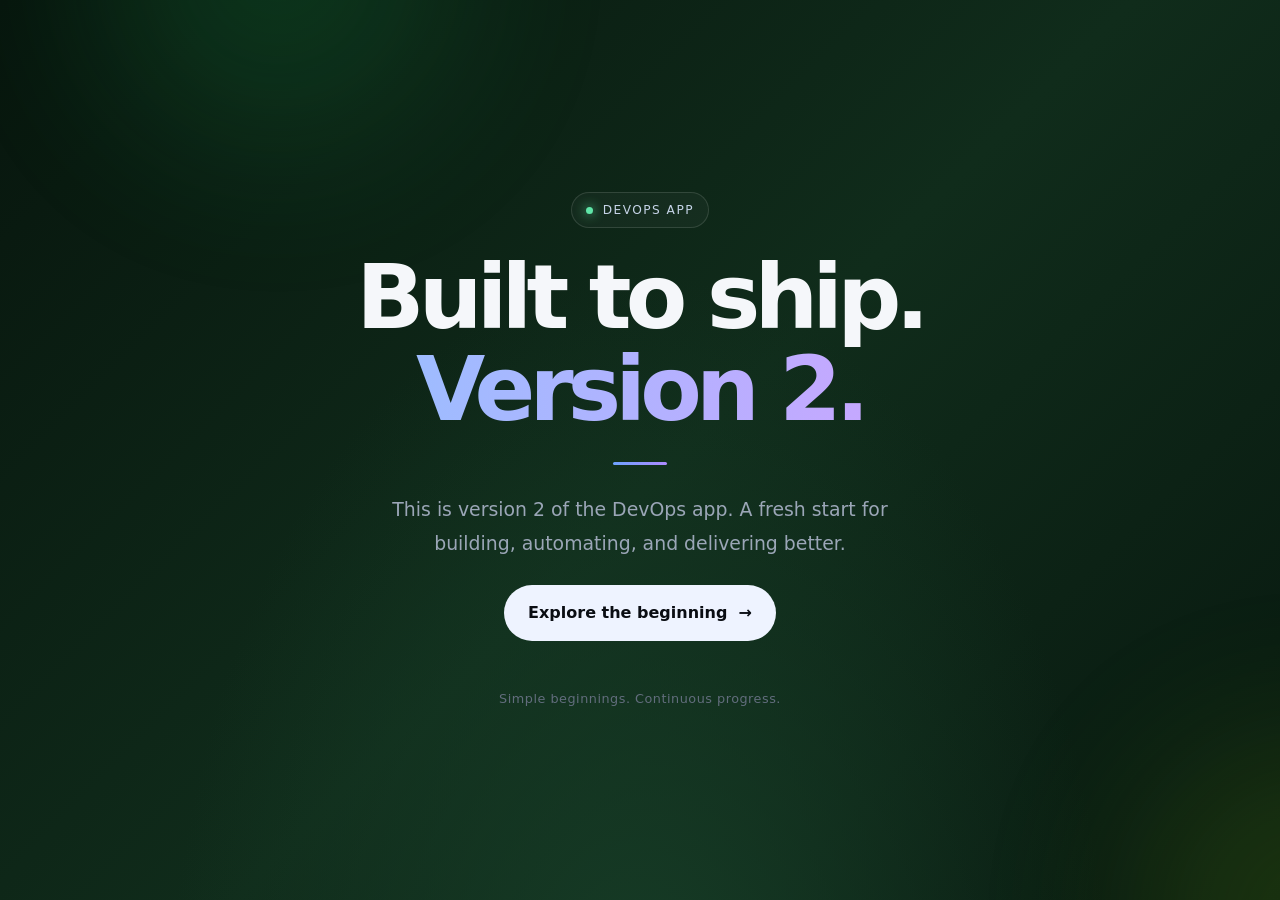
==== v1.html @ 8e936c18 "Version 2 of app,  background changed" ====
<!doctype html>
<html lang="en">
<head>
  <meta charset="utf-8">
  <meta name="viewport" content="width=device-width, initial-scale=1">
  <meta name="theme-color" content="#07150d">
  <title>DevOps App — Version 1</title>
  <link href="https://cdn.jsdelivr.net/npm/bootstrap@5.3.3/dist/css/bootstrap.min.css" rel="stylesheet">
  <style>
    :root { color-scheme: dark; }
    body {
      min-height: 100vh;
      overflow: hidden;
      color: #f5f7fa;
      background: radial-gradient(ellipse at 50% 115%, #173d27 0%, transparent 52%),
                  linear-gradient(135deg, #07150d 0%, #102c1b 52%, #08180f 100%);
      font-family: system-ui, -apple-system, "Segoe UI", sans-serif;
    }
    .ambient { position: fixed; inset: 0; pointer-events: none; overflow: hidden; }
    .orb { position: absolute; width: 22rem; height: 22rem; border-radius: 50%;
      filter: blur(90px); opacity: .16; animation: drift 12s ease-in-out infinite alternate; }
    .orb-one { background: #22c55e; top: -13rem; left: 8%; }
    .orb-two { background: #84cc16; right: -13rem; bottom: -12rem; animation-delay: -5s; }
    .hero { position: relative; z-index: 1; min-height: 100vh; display: grid; place-items: center; padding: 2rem 1rem; }
    .hero-card { max-width: 760px; animation: rise .8s cubic-bezier(.2,.8,.2,1) both; }
    .eyebrow { display: inline-flex; align-items: center; gap: .6rem; padding: .5rem .85rem;
      color: #c6d4e8; border: 1px solid #ffffff20; border-radius: 999px; background: #ffffff08;
      font-size: .76rem; letter-spacing: .12em; text-transform: uppercase; }
    .status-dot { width: .45rem; height: .45rem; border-radius: 50%; background: #60e6a8; box-shadow: 0 0 12px #60e6a8; }
    h1 { font-size: clamp(2.8rem, 8vw, 5.6rem); font-weight: 750; letter-spacing: -.065em; line-height: 1.02; }
    .version { color: #9ebcff; background: linear-gradient(90deg, #9ebcff, #c5a8ff);
      -webkit-background-clip: text; background-clip: text; -webkit-text-fill-color: transparent; }
    .lead { max-width: 540px; color: #9ba6b7; font-size: clamp(1rem, 2vw, 1.18rem); line-height: 1.8; }
    .rule { width: 54px; height: 3px; border-radius: 3px; margin: 1.7rem auto; background: linear-gradient(90deg, #6ea2ff, #ae8aff); }
    .btn-launch { color: #0a0d13; background: #eef3ff; border: 0; font-weight: 650; transition: transform .2s, box-shadow .2s; }
    .btn-launch:hover { color: #0a0d13; background: #fff; transform: translateY(-2px); box-shadow: 0 10px 35px #8baeff35; }
    .footer-note { color: #626d7d; font-size: .8rem; letter-spacing: .04em; }
    @keyframes rise { from { opacity: 0; transform: translateY(22px); } to { opacity: 1; transform: translateY(0); } }
    @keyframes drift { to { transform: translate(55px, 35px) scale(1.12); } }
    @media (prefers-reduced-motion: reduce) { *, *::before, *::after { animation-duration: .01ms !important; animation-iteration-count: 1 !important; transition-duration: .01ms !important; } }
  </style>
</head>
<body>
  <div class="ambient" aria-hidden="true"><div class="orb orb-one"></div><div class="orb orb-two"></div></div>
  <main class="hero text-center">
    <section class="hero-card container">
      <div class="eyebrow mb-4"><span class="status-dot"></span> DevOps app</div>
      <h1 class="mb-3">Built to ship.<br><span class="version">Version 2.</span></h1>
      <div class="rule"></div>
      <p class="lead mx-auto mb-4">This is version 2 of the DevOps app. A fresh start for building, automating, and delivering better.</p>
      <a class="btn btn-launch rounded-pill px-4 py-3" href="#welcome">Explore the beginning <span aria-hidden="true">&nbsp;→</span></a>
      <p class="footer-note mt-5 mb-0" id="welcome">Simple beginnings. Continuous progress.</p>
    </section>
  </main>
</body>
</html>
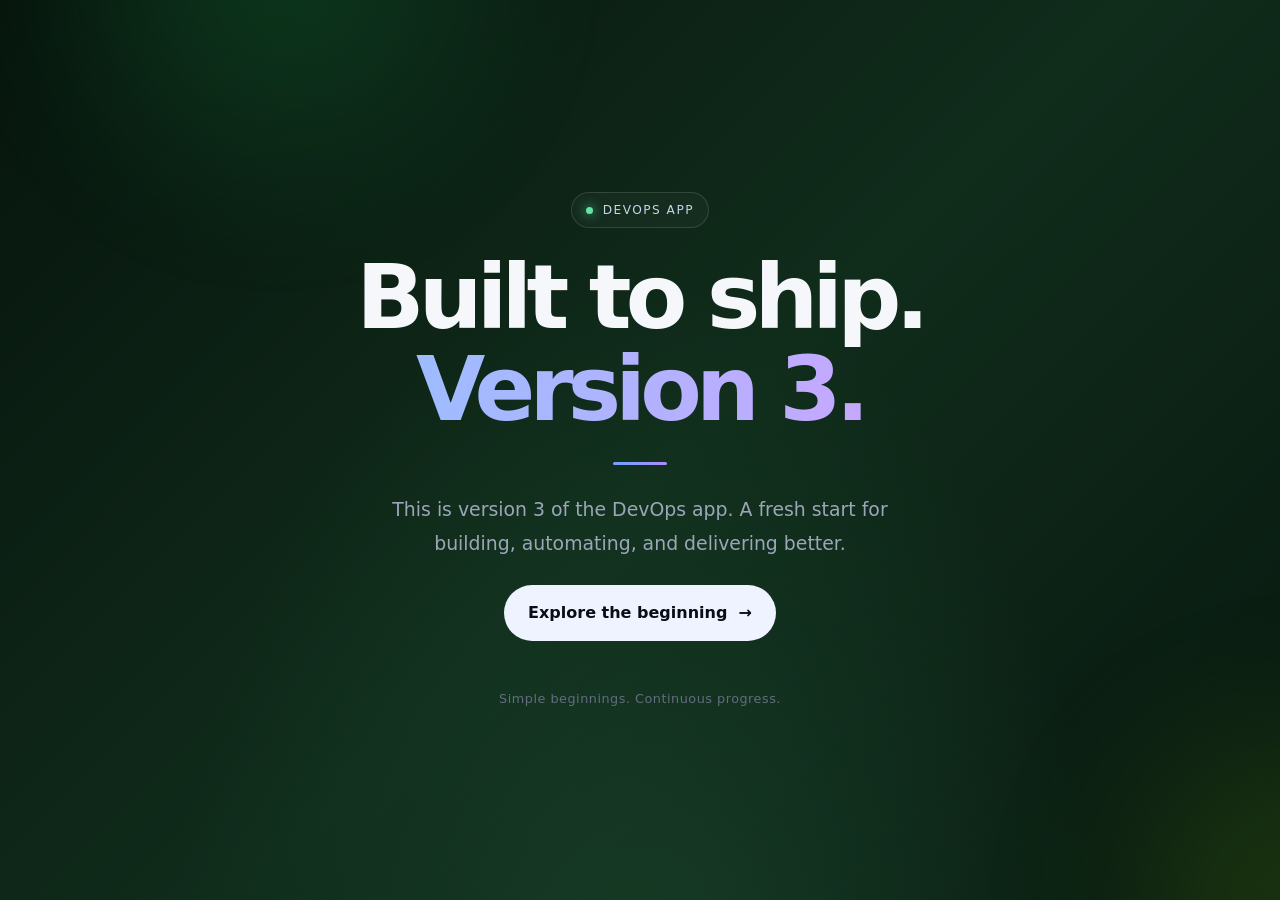
==== commit 26367aae: "Update version from 2 to 3 in v1.html" ====
--- a/v1.html
+++ b/v1.html
@@ -45,9 +45,9 @@
   <main class="hero text-center">
     <section class="hero-card container">
       <div class="eyebrow mb-4"><span class="status-dot"></span> DevOps app</div>
-      <h1 class="mb-3">Built to ship.<br><span class="version">Version 2.</span></h1>
+      <h1 class="mb-3">Built to ship.<br><span class="version">Version 3.</span></h1>
       <div class="rule"></div>
-      <p class="lead mx-auto mb-4">This is version 2 of the DevOps app. A fresh start for building, automating, and delivering better.</p>
+      <p class="lead mx-auto mb-4">This is version 3 of the DevOps app. A fresh start for building, automating, and delivering better.</p>
       <a class="btn btn-launch rounded-pill px-4 py-3" href="#welcome">Explore the beginning <span aria-hidden="true">&nbsp;→</span></a>
       <p class="footer-note mt-5 mb-0" id="welcome">Simple beginnings. Continuous progress.</p>
     </section>
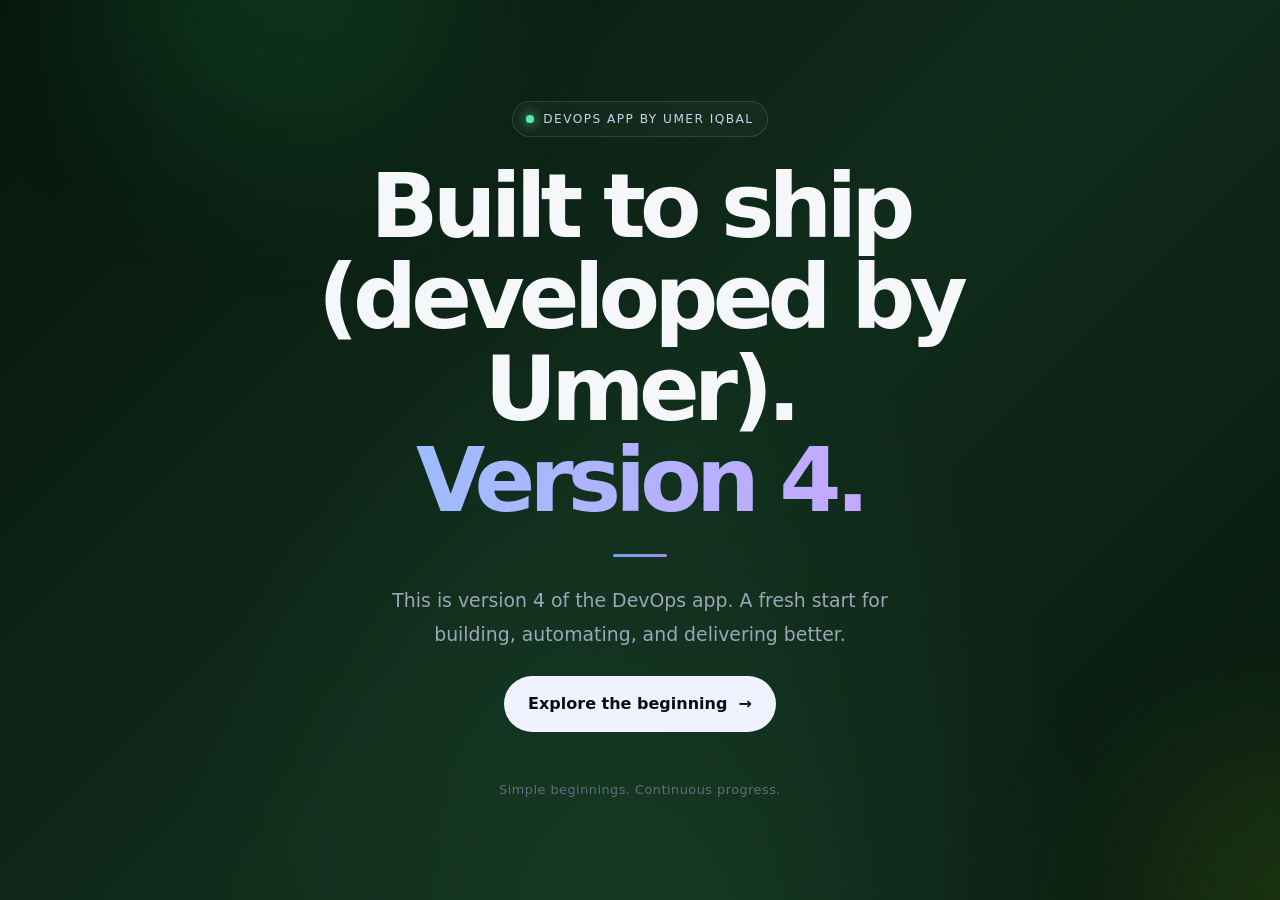
==== commit 677f4923: "Update version to 4 and add developer name Updated the version information and added the developer's" ====
--- a/v1.html
+++ b/v1.html
@@ -44,10 +44,10 @@
   <div class="ambient" aria-hidden="true"><div class="orb orb-one"></div><div class="orb orb-two"></div></div>
   <main class="hero text-center">
     <section class="hero-card container">
-      <div class="eyebrow mb-4"><span class="status-dot"></span> DevOps app</div>
-      <h1 class="mb-3">Built to ship.<br><span class="version">Version 3.</span></h1>
+      <div class="eyebrow mb-4"><span class="status-dot"></span> DevOps app by Umer Iqbal</div>
+      <h1 class="mb-3">Built to ship (developed by Umer).<br><span class="version">Version 4.</span></h1>
       <div class="rule"></div>
-      <p class="lead mx-auto mb-4">This is version 3 of the DevOps app. A fresh start for building, automating, and delivering better.</p>
+      <p class="lead mx-auto mb-4">This is version 4 of the DevOps app. A fresh start for building, automating, and delivering better.</p>
       <a class="btn btn-launch rounded-pill px-4 py-3" href="#welcome">Explore the beginning <span aria-hidden="true">&nbsp;→</span></a>
       <p class="footer-note mt-5 mb-0" id="welcome">Simple beginnings. Continuous progress.</p>
     </section>
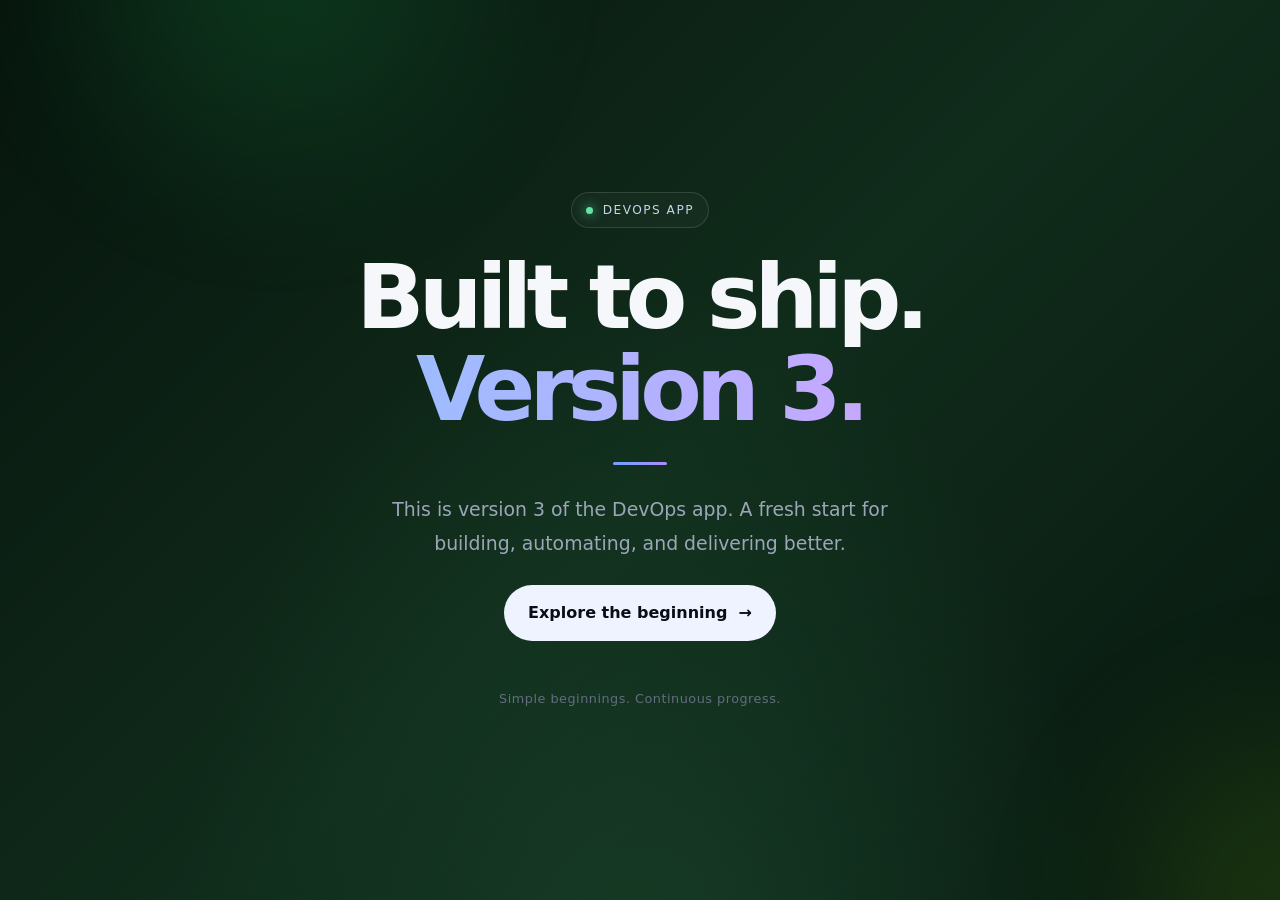
==== commit bc17eed2: "Merge branch 'staging' of https://github.com/umeriq786-dev/devops_quetta into staging" ====
--- a/v1.html
+++ b/v1.html
@@ -44,10 +44,10 @@
   <div class="ambient" aria-hidden="true"><div class="orb orb-one"></div><div class="orb orb-two"></div></div>
   <main class="hero text-center">
     <section class="hero-card container">
-      <div class="eyebrow mb-4"><span class="status-dot"></span> DevOps app by Umer Iqbal</div>
-      <h1 class="mb-3">Built to ship (developed by Umer).<br><span class="version">Version 4.</span></h1>
+      <div class="eyebrow mb-4"><span class="status-dot"></span> DevOps app</div>
+      <h1 class="mb-3">Built to ship.<br><span class="version">Version 3.</span></h1>
       <div class="rule"></div>
-      <p class="lead mx-auto mb-4">This is version 4 of the DevOps app. A fresh start for building, automating, and delivering better.</p>
+      <p class="lead mx-auto mb-4">This is version 3 of the DevOps app. A fresh start for building, automating, and delivering better.</p>
       <a class="btn btn-launch rounded-pill px-4 py-3" href="#welcome">Explore the beginning <span aria-hidden="true">&nbsp;→</span></a>
       <p class="footer-note mt-5 mb-0" id="welcome">Simple beginnings. Continuous progress.</p>
     </section>
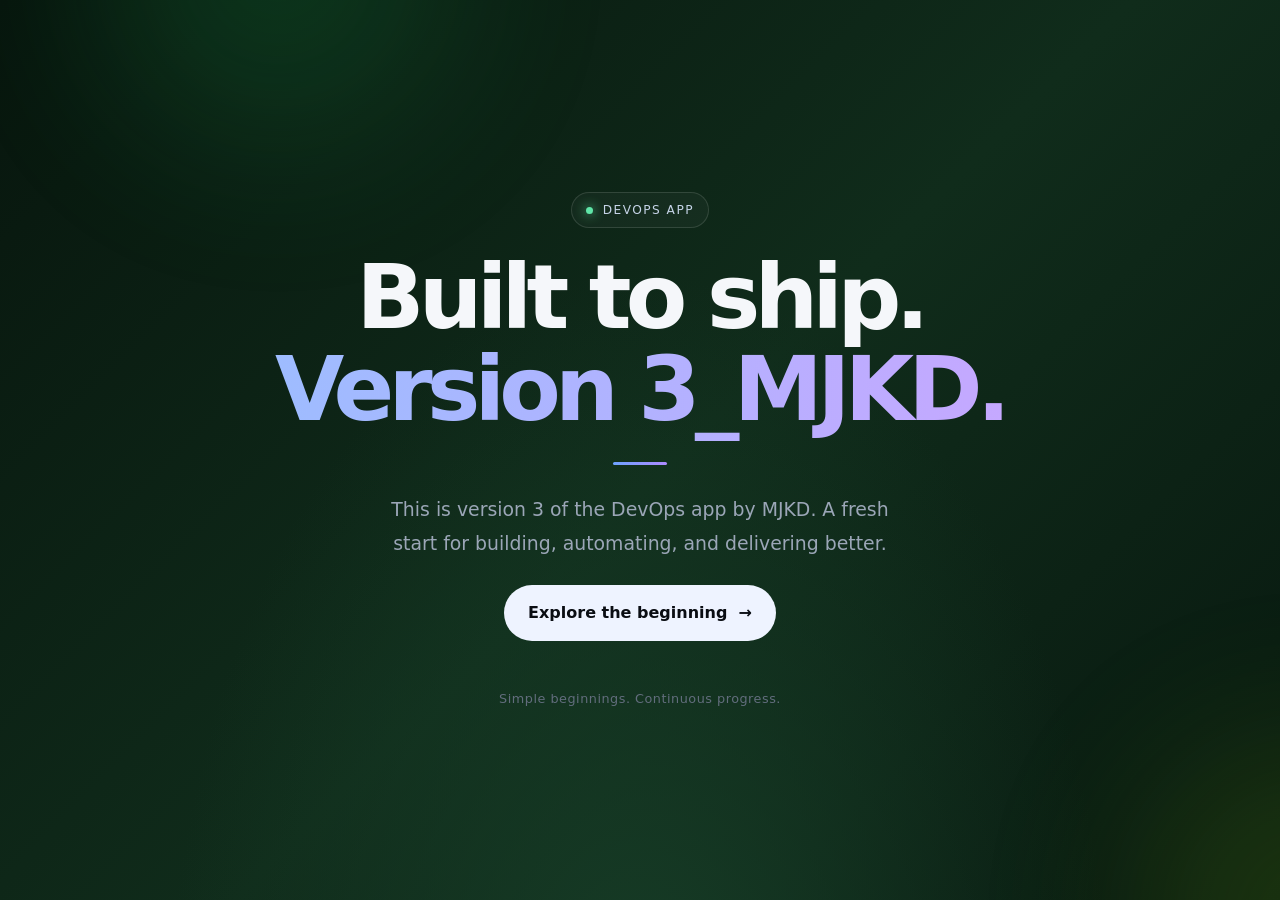
==== commit f92c442b: "Change by MJKD" ====
--- a/v1.html
+++ b/v1.html
@@ -45,9 +45,9 @@
   <main class="hero text-center">
     <section class="hero-card container">
       <div class="eyebrow mb-4"><span class="status-dot"></span> DevOps app</div>
-      <h1 class="mb-3">Built to ship.<br><span class="version">Version 3.</span></h1>
+      <h1 class="mb-3">Built to ship.<br><span class="version">Version 3_MJKD.</span></h1>
       <div class="rule"></div>
-      <p class="lead mx-auto mb-4">This is version 3 of the DevOps app. A fresh start for building, automating, and delivering better.</p>
+      <p class="lead mx-auto mb-4">This is version 3 of the DevOps app by MJKD. A fresh start for building, automating, and delivering better.</p>
       <a class="btn btn-launch rounded-pill px-4 py-3" href="#welcome">Explore the beginning <span aria-hidden="true">&nbsp;→</span></a>
       <p class="footer-note mt-5 mb-0" id="welcome">Simple beginnings. Continuous progress.</p>
     </section>
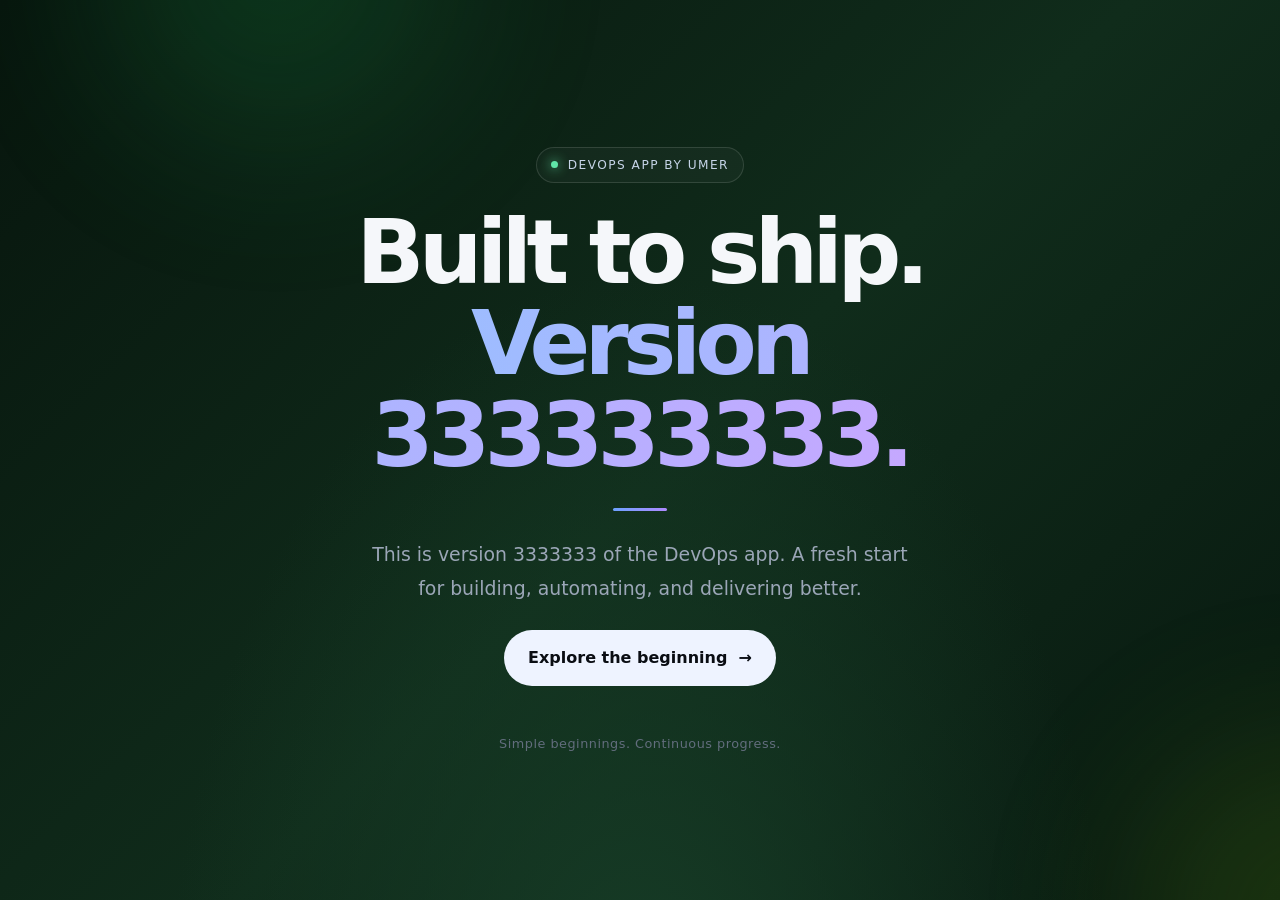
==== commit a71c6454: "New changes added" ====
--- a/v1.html
+++ b/v1.html
@@ -44,10 +44,10 @@
   <div class="ambient" aria-hidden="true"><div class="orb orb-one"></div><div class="orb orb-two"></div></div>
   <main class="hero text-center">
     <section class="hero-card container">
-      <div class="eyebrow mb-4"><span class="status-dot"></span> DevOps app</div>
-      <h1 class="mb-3">Built to ship.<br><span class="version">Version 3_MJKD.</span></h1>
+      <div class="eyebrow mb-4"><span class="status-dot"></span> DevOps app by Umer</div>
+      <h1 class="mb-3">Built to ship.<br><span class="version">Version 333333333.</span></h1>
       <div class="rule"></div>
-      <p class="lead mx-auto mb-4">This is version 3 of the DevOps app by MJKD. A fresh start for building, automating, and delivering better.</p>
+      <p class="lead mx-auto mb-4">This is version 3333333 of the DevOps app. A fresh start for building, automating, and delivering better.</p>
       <a class="btn btn-launch rounded-pill px-4 py-3" href="#welcome">Explore the beginning <span aria-hidden="true">&nbsp;→</span></a>
       <p class="footer-note mt-5 mb-0" id="welcome">Simple beginnings. Continuous progress.</p>
     </section>
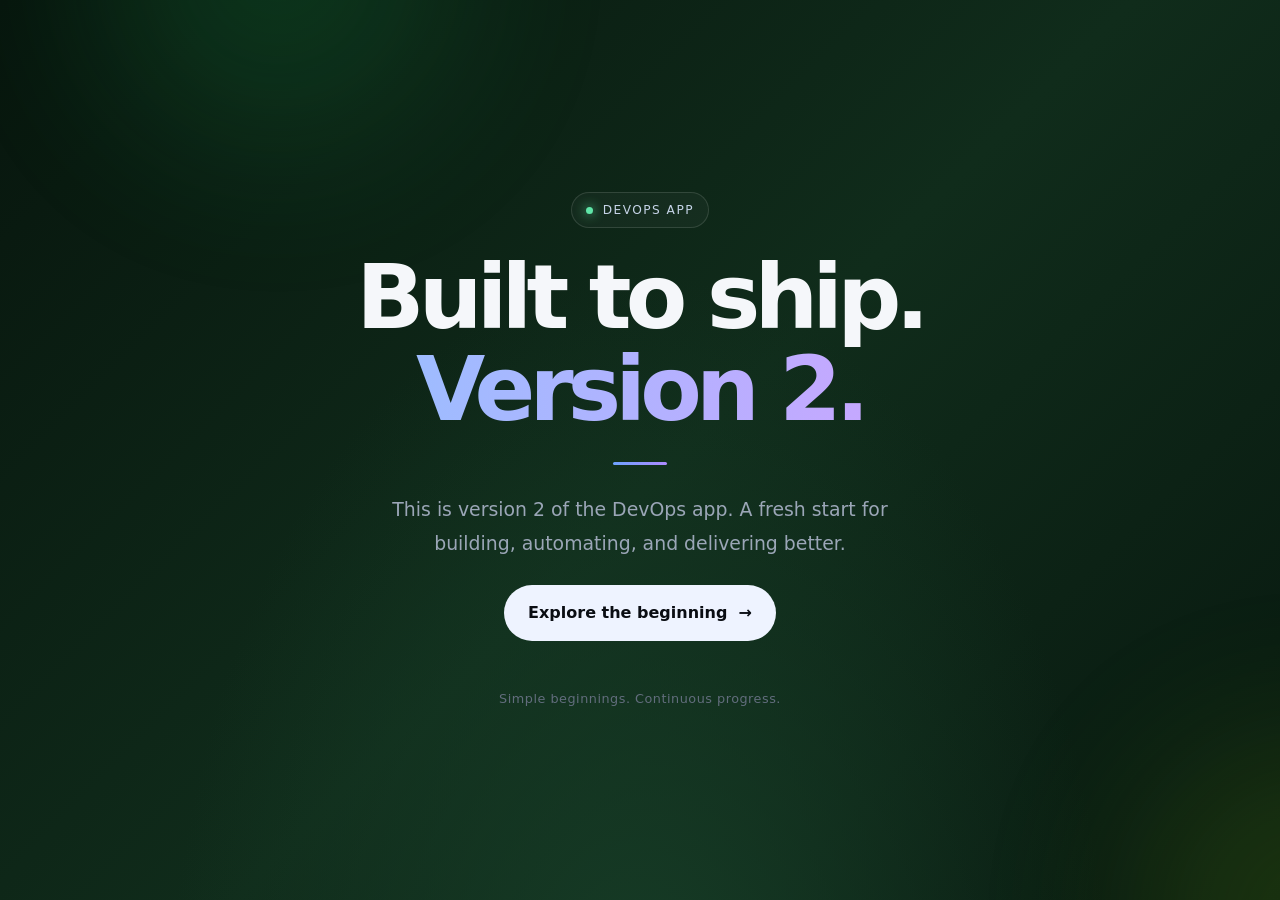
==== commit 48564ef0: "Merge branch 'staging' of https://github.com/umeriq786-dev/devops_quetta into staging" ====
--- a/v1.html
+++ b/v1.html
@@ -44,10 +44,10 @@
   <div class="ambient" aria-hidden="true"><div class="orb orb-one"></div><div class="orb orb-two"></div></div>
   <main class="hero text-center">
     <section class="hero-card container">
-      <div class="eyebrow mb-4"><span class="status-dot"></span> DevOps app by Umer</div>
-      <h1 class="mb-3">Built to ship.<br><span class="version">Version 333333333.</span></h1>
+      <div class="eyebrow mb-4"><span class="status-dot"></span> DevOps app</div>
+      <h1 class="mb-3">Built to ship.<br><span class="version">Version 2.</span></h1>
       <div class="rule"></div>
-      <p class="lead mx-auto mb-4">This is version 3333333 of the DevOps app. A fresh start for building, automating, and delivering better.</p>
+      <p class="lead mx-auto mb-4">This is version 2 of the DevOps app. A fresh start for building, automating, and delivering better.</p>
       <a class="btn btn-launch rounded-pill px-4 py-3" href="#welcome">Explore the beginning <span aria-hidden="true">&nbsp;→</span></a>
       <p class="footer-note mt-5 mb-0" id="welcome">Simple beginnings. Continuous progress.</p>
     </section>
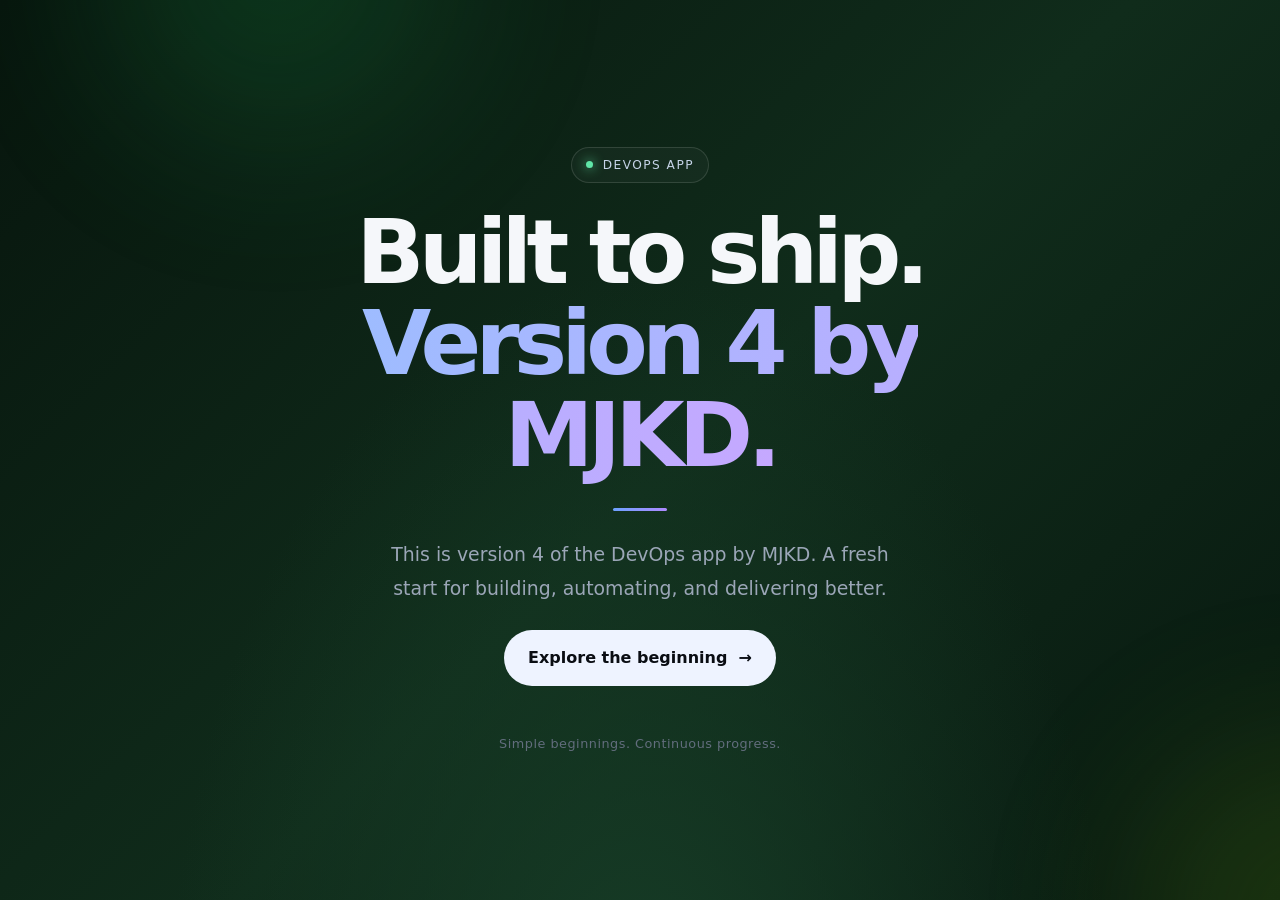
==== commit b5af3634: "Version 3 added by jkdasti" ====
--- a/v1.html
+++ b/v1.html
@@ -45,9 +45,9 @@
   <main class="hero text-center">
     <section class="hero-card container">
       <div class="eyebrow mb-4"><span class="status-dot"></span> DevOps app</div>
-      <h1 class="mb-3">Built to ship.<br><span class="version">Version 2.</span></h1>
+      <h1 class="mb-3">Built to ship.<br><span class="version">Version 4 by MJKD.</span></h1>
       <div class="rule"></div>
-      <p class="lead mx-auto mb-4">This is version 2 of the DevOps app. A fresh start for building, automating, and delivering better.</p>
+      <p class="lead mx-auto mb-4">This is version 4 of the DevOps app by MJKD. A fresh start for building, automating, and delivering better.</p>
       <a class="btn btn-launch rounded-pill px-4 py-3" href="#welcome">Explore the beginning <span aria-hidden="true">&nbsp;→</span></a>
       <p class="footer-note mt-5 mb-0" id="welcome">Simple beginnings. Continuous progress.</p>
     </section>
